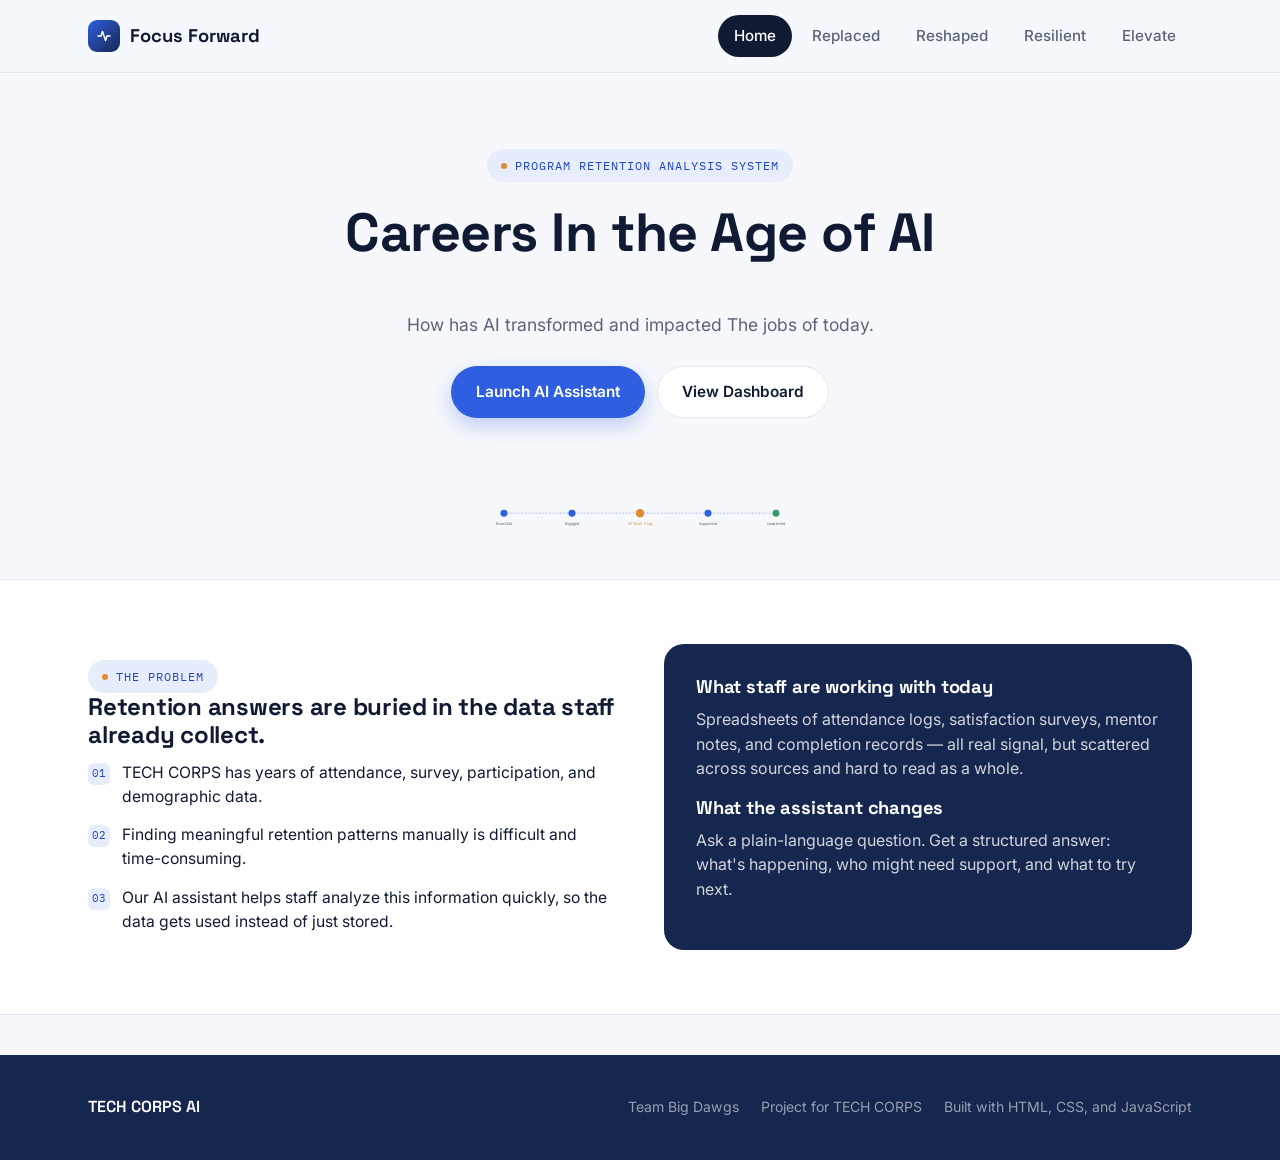
==== index.html @ db8f2175 "Add files via upload" ====
<!DOCTYPE html>
<html lang="en">
<head>
  <meta charset="UTF-8" />
  <meta name="viewport" content="width=device-width, initial-scale=1.0" />
  <title>TECH CORPS AI — Program Retention Analysis System</title>
  <meta name="description" content="AI-powered retention analysis for TECH CORPS staff, coordinators, and mentors." />
  <link rel="stylesheet" href="style.css" />
</head>
<body>

  <!-- ============================== NAVIGATION ============================== -->
  <header class="site-nav">
    <div class="container">
      <a href="index.html" class="nav-brand">
        <span class="brand-mark">
          <svg viewBox="0 0 24 24" fill="none" xmlns="http://www.w3.org/2000/svg">
            <path d="M4 12h4l2-6 4 12 2-6h4" stroke="white" stroke-width="2" stroke-linecap="round" stroke-linejoin="round"/>
          </svg>
        </span>
        Focus Forward
      </a>
      <nav>
        <ul class="nav-links">
          <li><a href="index.html">Home</a></li>
          <li><a href="chatbot.html">Replaced</a></li>
          <li><a href="dashboard.html">Reshaped</a></li>
          <li><a href="about.html">Resilient</a></li>
          <li><a href="elevate.html">Elevate</a></li>
        </ul>
      </nav>
      <button class="nav-toggle" aria-label="Toggle navigation" aria-expanded="false">
        <span></span>
      </button>
    </div>
  </header>

  <!-- ============================== HERO ============================== -->
  <section class="hero">
    <div class="container">
      <span class="eyebrow"><span class="dot"></span> Program Retention Analysis System</span>
      <h1>Careers In the Age of AI</h1>
      <p class="lede">How has AI transformed and impacted The jobs of today.</p>
      <div class="hero-actions">
        <a href="chatbot.html" class="btn btn-primary">Launch AI Assistant</a>
        <a href="dashboard.html" class="btn btn-secondary">View Dashboard</a>
      </div>

      <!-- Signature visual: a student's path through the program. This
           same "pathway" idea reappears as a quiet divider on the other
           pages, so the retention story threads through the whole site. -->
      <div class="pathway">
        <svg viewBox="0 0 860 130" xmlns="http://www.w3.org/2000/svg" role="img" aria-label="Student journey from enrollment to program completion, with an at-risk stage flagged">
          <line x1="40" y1="55" x2="820" y2="55" stroke="var(--color-line)" stroke-width="2"/>
          <line x1="40" y1="55" x2="820" y2="55" stroke="var(--color-blue)" stroke-width="2" stroke-dasharray="4 6" opacity="0.5"/>

          <g>
            <circle cx="40" cy="55" r="10" style="fill:var(--color-blue)"/>
            <text x="40" y="90" text-anchor="middle" style="font-family:var(--font-mono); font-size:12px; fill:var(--color-slate)">Enrolled</text>
          </g>
          <g>
            <circle cx="235" cy="55" r="10" style="fill:var(--color-blue)"/>
            <text x="235" y="90" text-anchor="middle" style="font-family:var(--font-mono); font-size:12px; fill:var(--color-slate)">Engaged</text>
          </g>
          <g>
            <circle cx="430" cy="55" r="12" style="fill:var(--color-amber)"/>
            <text x="430" y="90" text-anchor="middle" style="font-family:var(--font-mono); font-size:12px; fill:var(--color-amber)">At-Risk Flag</text>
          </g>
          <g>
            <circle cx="625" cy="55" r="10" style="fill:var(--color-blue)"/>
            <text x="625" y="90" text-anchor="middle" style="font-family:var(--font-mono); font-size:12px; fill:var(--color-slate)">Supported</text>
          </g>
          <g>
            <circle cx="820" cy="55" r="10" style="fill:var(--color-green)"/>
            <text x="820" y="90" text-anchor="middle" style="font-family:var(--font-mono); font-size:12px; fill:var(--color-slate)">Completed</text>
          </g>
        </svg>
      </div>
    </div>
  </section>

  <!-- ============================== PROBLEM ============================== -->
  <section class="problem">
    <div class="container problem-grid">
      <div>
        <span class="eyebrow"><span class="dot"></span> The Problem</span>
        <h2>Retention answers are buried in the data staff already collect.</h2>
        <ul class="problem-list">
          <li><span class="marker">01</span> TECH CORPS has years of attendance, survey, participation, and demographic data.</li>
          <li><span class="marker">02</span> Finding meaningful retention patterns manually is difficult and time-consuming.</li>
          <li><span class="marker">03</span> Our AI assistant helps staff analyze this information quickly, so the data gets used instead of just stored.</li>
        </ul>
      </div>
      <div class="problem-panel">
        <h3>What staff are working with today</h3>
        <p>Spreadsheets of attendance logs, satisfaction surveys, mentor notes, and completion records — all real signal, but scattered across sources and hard to read as a whole.</p>
        <h3>What the assistant changes</h3>
        <p>Ask a plain-language question. Get a structured answer: what's happening, who might need support, and what to try next.</p>
      </div>
    </div>
  </section>

  <!-- ============================== FEATURES ============================== -->
  

  <!-- ============================== FOOTER ============================== -->
  <footer class="site-footer">
    <div class="container footer-grid">
      <span class="footer-brand">TECH CORPS AI</span>
      <div class="footer-meta">
        <span>Team Big Dawgs</span>
        <span>Project for TECH CORPS</span>
        <span>Built with HTML, CSS, and JavaScript</span>
      </div>
    </div>
  </footer>

  <script src="script.js"></script>
</body>
</html>
---- style.css ----
/* ==========================================================================
   TECH CORPS AI — shared stylesheet
   Design tokens live at the top as CSS custom properties so every page
   (index, chatbot, dashboard, about) stays visually consistent.
   ========================================================================== */

   @import url('https://fonts.googleapis.com/css2?family=Space+Grotesk:wght@500;600;700&family=Inter:wght@400;500;600;700&family=IBM+Plex+Mono:wght@500;600&display=swap');

   :root {
     /* --- Color palette ---------------------------------------------------
        Deep navy + signal blue carry the "trustworthy software" read the
        brief asks for. A single warm amber is reserved ONLY for things that
        need a staff member's attention (an at-risk flag, a risk-factor tag)
        so the color itself becomes meaningful, not decorative. */
     --color-ink: #101b33;        /* headings, primary text */
     --color-navy: #16274f;       /* nav bar, footer, dark surfaces */
     --color-navy-soft: #22335e;
     --color-blue: #2f5fe0;       /* primary actions, links */
     --color-blue-dark: #2148c4;
     --color-blue-light: #e8edfc; /* tinted backgrounds */
     --color-amber: #dd8c31;      /* "needs attention" accent — used sparingly */
     --color-amber-light: #fbedd9;
     --color-green: #2f9e6b;      /* "on track" accent — used sparingly */
     --color-green-light: #e3f5ec;
     --color-paper: #f6f8fc;      /* page background */
     --color-white: #ffffff;
     --color-slate: #5b6478;      /* secondary text */
     --color-slate-light: #8992a6;
     --color-line: #e3e8f2;       /* hairlines, borders */
   
     /* --- Type -------------------------------------------------------------
        Space Grotesk gives headings a geometric, "product" edge without
        being the default serif/Inter combo. Inter carries body copy for
        legibility. Plex Mono is reserved for numbers/data so stats read as
        data, not decoration. */
     --font-display: 'Space Grotesk', 'Segoe UI', sans-serif;
     --font-body: 'Inter', 'Segoe UI', sans-serif;
     --font-mono: 'IBM Plex Mono', 'Courier New', monospace;
   
     /* --- Shape & elevation --- */
     --radius-lg: 20px;
     --radius-md: 14px;
     --radius-sm: 9px;
     --shadow-soft: 0 10px 30px rgba(16, 27, 51, 0.07), 0 2px 8px rgba(16, 27, 51, 0.05);
     --shadow-lift: 0 16px 40px rgba(16, 27, 51, 0.12), 0 4px 12px rgba(16, 27, 51, 0.06);
     --max-width: 1160px;
   }
   
   /* --------------------------------------------------------------------- */
   /* Reset & base                                                          */
   /* --------------------------------------------------------------------- */
   
   * {
     box-sizing: border-box;
   }
   
   html {
     scroll-behavior: smooth;
   }
   
   @media (prefers-reduced-motion: reduce) {
     html {
       scroll-behavior: auto;
     }
     * {
       animation-duration: 0.001ms !important;
       transition-duration: 0.001ms !important;
     }
   }
   
   body {
     margin: 0;
     font-family: var(--font-body);
     color: var(--color-ink);
     background: var(--color-paper);
     line-height: 1.55;
     -webkit-font-smoothing: antialiased;
   }
   
   h1, h2, h3, h4 {
     font-family: var(--font-display);
     color: var(--color-ink);
     margin: 0 0 0.5em 0;
     line-height: 1.15;
     letter-spacing: -0.01em;
   }
   
   p {
     margin: 0 0 1em 0;
     color: var(--color-slate);
   }
   
   a {
     color: var(--color-blue);
     text-decoration: none;
   }
   
   img, svg {
     max-width: 100%;
     display: block;
   }
   
   .container {
     max-width: var(--max-width);
     margin: 0 auto;
     padding: 0 28px;
   }
   
   :focus-visible {
     outline: 2px solid var(--color-blue);
     outline-offset: 3px;
     border-radius: 4px;
   }
   
   /* --------------------------------------------------------------------- */
   /* Navigation                                                             */
   /* --------------------------------------------------------------------- */
   
   .site-nav {
     position: sticky;
     top: 0;
     z-index: 100;
     background: rgba(246, 248, 252, 0.9);
     backdrop-filter: blur(10px);
     border-bottom: 1px solid var(--color-line);
   }
   
   .site-nav .container {
     display: flex;
     align-items: center;
     justify-content: space-between;
     height: 72px;
   }
   
   .nav-brand {
     display: flex;
     align-items: center;
     gap: 10px;
     font-family: var(--font-display);
     font-weight: 700;
     font-size: 1.15rem;
     color: var(--color-ink);
   }
   
   .nav-brand .brand-mark {
     width: 32px;
     height: 32px;
     border-radius: 9px;
     background: linear-gradient(135deg, var(--color-blue) 0%, var(--color-navy) 100%);
     display: grid;
     place-items: center;
     flex-shrink: 0;
   }
   
   .nav-brand .brand-mark svg {
     width: 18px;
     height: 18px;
   }
   
   .nav-links {
     display: flex;
     align-items: center;
     gap: 4px;
     list-style: none;
     margin: 0;
     padding: 0;
   }
   
   .nav-links a {
     display: inline-block;
     padding: 9px 16px;
     border-radius: 999px;
     color: var(--color-slate);
     font-weight: 500;
     font-size: 0.95rem;
     transition: background 0.2s ease, color 0.2s ease;
   }
   
   .nav-links a:hover {
     background: var(--color-blue-light);
     color: var(--color-blue-dark);
   }
   
   .nav-links a.active {
     background: var(--color-ink);
     color: var(--color-white);
   }
   
   .nav-toggle {
     display: none;
     background: none;
     border: 1px solid var(--color-line);
     border-radius: var(--radius-sm);
     width: 42px;
     height: 42px;
     cursor: pointer;
     align-items: center;
     justify-content: center;
   }
   
   .nav-toggle span,
   .nav-toggle span::before,
   .nav-toggle span::after {
     display: block;
     width: 18px;
     height: 2px;
     background: var(--color-ink);
     position: relative;
     transition: transform 0.2s ease;
   }
   
   .nav-toggle span::before,
   .nav-toggle span::after {
     content: "";
     position: absolute;
   }
   
   .nav-toggle span::before { top: -6px; }
   .nav-toggle span::after { top: 6px; }
   
   /* --------------------------------------------------------------------- */
   /* Buttons                                                                */
   /* --------------------------------------------------------------------- */
   
   .btn {
     display: inline-flex;
     align-items: center;
     justify-content: center;
     gap: 8px;
     padding: 13px 24px;
     border-radius: 999px;
     font-family: var(--font-body);
     font-weight: 600;
     font-size: 0.96rem;
     border: 1px solid transparent;
     cursor: pointer;
     transition: transform 0.15s ease, box-shadow 0.15s ease, background 0.15s ease;
     white-space: nowrap;
   }
   
   .btn:active {
     transform: translateY(1px);
   }
   
   .btn-primary {
     background: var(--color-blue);
     color: var(--color-white);
     box-shadow: 0 8px 20px rgba(47, 95, 224, 0.28);
   }
   
   .btn-primary:hover {
     background: var(--color-blue-dark);
     box-shadow: 0 10px 24px rgba(47, 95, 224, 0.36);
   }
   
   .btn-secondary {
     background: var(--color-white);
     color: var(--color-ink);
     border-color: var(--color-line);
   }
   
   .btn-secondary:hover {
     border-color: var(--color-blue);
     color: var(--color-blue-dark);
   }
   
   .btn-block {
     width: 100%;
   }
   
   /* --------------------------------------------------------------------- */
   /* Hero                                                                   */
   /* --------------------------------------------------------------------- */
   
   .hero {
     padding: 76px 0 40px;
   }
   
   .hero .container {
     display: grid;
     gap: 20px;
     max-width: 760px;
     text-align: center;
     margin: 0 auto;
   }
   
   .eyebrow {
     display: inline-flex;
     align-items: center;
     gap: 8px;
     justify-content: center;
     font-family: var(--font-mono);
     font-size: 0.78rem;
     letter-spacing: 0.08em;
     text-transform: uppercase;
     color: var(--color-blue-dark);
     background: var(--color-blue-light);
     border-radius: 999px;
     padding: 7px 14px;
     margin: 0 auto;
     width: fit-content;
   }
   
   .eyebrow .dot {
     width: 6px;
     height: 6px;
     border-radius: 50%;
     background: var(--color-amber);
   }
   
   .hero h1 {
     font-size: clamp(2.1rem, 4.2vw, 3.4rem);
   }
   
   .hero .lede {
     font-size: 1.1rem;
     max-width: 560px;
     margin: 0 auto;
   }
   
   .hero-actions {
     display: flex;
     gap: 12px;
     justify-content: center;
     flex-wrap: wrap;
     margin-top: 8px;
   }
   
   /* --- Pathway signature ---------------------------------------------------
      The recurring visual motif: a student's path through the program,
      rendered as a line of stage-nodes. It reappears (thinner, quieter) as a
      section divider on other pages so the "journey" idea threads through
      the whole product, not just the homepage. */
   
   .pathway {
     margin: 56px auto 0;
     max-width: 920px;
   }
   
   .pathway svg {
     width: 100%;
     height: auto;
   }
   
   .pathway-caption {
     display: flex;
     justify-content: space-between;
     max-width: 920px;
     margin: 10px auto 0;
     padding: 0 4px;
   }
   
   .pathway-caption span {
     font-family: var(--font-mono);
     font-size: 0.72rem;
     color: var(--color-slate-light);
     text-transform: uppercase;
     letter-spacing: 0.05em;
   }
   
   .pathway-divider {
     margin: 0 0 8px;
     opacity: 0.9;
   }
   
   /* --------------------------------------------------------------------- */
   /* Sections                                                               */
   /* --------------------------------------------------------------------- */
   
   section {
     padding: 64px 0;
   }
   
   .section-head {
     max-width: 620px;
     margin: 0 auto 40px;
     text-align: center;
   }
   
   .section-head .eyebrow {
     margin-bottom: 14px;
   }
   
   .section-head h2 {
     font-size: clamp(1.6rem, 3vw, 2.1rem);
   }
   
   /* Problem section */
   
   .problem {
     background: var(--color-white);
     border-top: 1px solid var(--color-line);
     border-bottom: 1px solid var(--color-line);
   }
   
   .problem-grid {
     display: grid;
     grid-template-columns: 1fr 1fr;
     gap: 48px;
     align-items: center;
   }
   
   .problem-list {
     list-style: none;
     margin: 0;
     padding: 0;
     display: grid;
     gap: 14px;
   }
   
   .problem-list li {
     display: flex;
     gap: 12px;
     align-items: flex-start;
     font-size: 0.98rem;
     color: var(--color-ink);
   }
   
   .problem-list .marker {
     flex-shrink: 0;
     width: 22px;
     height: 22px;
     border-radius: 6px;
     background: var(--color-blue-light);
     color: var(--color-blue-dark);
     display: grid;
     place-items: center;
     font-family: var(--font-mono);
     font-size: 0.7rem;
     margin-top: 2px;
   }
   
   .problem-panel {
     background: var(--color-navy);
     border-radius: var(--radius-lg);
     padding: 32px;
     color: var(--color-white);
   }
   
   .problem-panel p {
     color: rgba(255, 255, 255, 0.8);
   }
   
   .problem-panel h3 {
     color: var(--color-white);
     font-size: 1.15rem;
   }
   
   /* Feature cards */
   
   .feature-grid {
     display: grid;
     grid-template-columns: repeat(3, 1fr);
     gap: 22px;
   }
   
   .card {
     background: var(--color-white);
     border: 1px solid var(--color-line);
     border-radius: var(--radius-lg);
     padding: 28px;
     box-shadow: var(--shadow-soft);
     transition: transform 0.2s ease, box-shadow 0.2s ease;
   }
   
   .card:hover {
     transform: translateY(-4px);
     box-shadow: var(--shadow-lift);
   }
   
   .card-icon {
     width: 44px;
     height: 44px;
     border-radius: var(--radius-sm);
     background: var(--color-blue-light);
     display: grid;
     place-items: center;
     margin-bottom: 18px;
     color: var(--color-blue-dark);
   }
   
   .card-icon svg {
     width: 22px;
     height: 22px;
   }
   
   .card h3 {
     font-size: 1.08rem;
     margin-bottom: 8px;
   }
   
   .card p {
     font-size: 0.94rem;
     margin: 0;
   }
   
   /* CTA band */
   
   .cta-band {
     background: linear-gradient(135deg, var(--color-navy) 0%, var(--color-ink) 100%);
     border-radius: var(--radius-lg);
     padding: 46px;
     text-align: center;
     color: var(--color-white);
   }
   
   .cta-band h2 {
     color: var(--color-white);
   }
   
   .cta-band p {
     color: rgba(255, 255, 255, 0.75);
     max-width: 480px;
     margin: 0 auto 22px;
   }
   
   /* --------------------------------------------------------------------- */
   /* Footer                                                                 */
   /* --------------------------------------------------------------------- */
   
   .site-footer {
     background: var(--color-navy);
     color: rgba(255, 255, 255, 0.7);
     padding: 40px 0;
     margin-top: 40px;
   }
   
   .footer-grid {
     display: flex;
     justify-content: space-between;
     align-items: center;
     flex-wrap: wrap;
     gap: 16px;
   }
   
   .footer-brand {
     color: var(--color-white);
     font-family: var(--font-display);
     font-weight: 600;
   }
   
   .footer-meta {
     display: flex;
     gap: 22px;
     flex-wrap: wrap;
     font-size: 0.88rem;
   }
   
   .footer-meta span {
     color: rgba(255, 255, 255, 0.55);
   }
   
   /* --------------------------------------------------------------------- */
   /* Page header (used on chatbot / dashboard / about)                     */
   /* --------------------------------------------------------------------- */
   
   .page-header {
     padding: 48px 0 8px;
     text-align: center;
   }
   
   .page-header h1 {
     font-size: clamp(1.8rem, 3.4vw, 2.6rem);
   }
   
   .page-header .lede {
     max-width: 560px;
     margin: 0 auto;
   }
   
   /* --------------------------------------------------------------------- */
   /* Chatbot page                                                          */
   /* --------------------------------------------------------------------- */
   
   .chat-shell {
     max-width: 820px;
     margin: 0 auto 64px;
   }
   
   /* --- Data upload panel --- */
   
   .upload-panel {
     margin-bottom: 18px;
   }
   
   .upload-zone {
     background: var(--color-white);
     border: 1.5px dashed var(--color-line);
     border-radius: var(--radius-lg);
     padding: 26px;
     text-align: center;
     cursor: pointer;
     transition: border-color 0.2s ease, background 0.2s ease;
   }
   
   .upload-zone:hover,
   .upload-zone:focus-visible {
     border-color: var(--color-blue);
     background: var(--color-blue-light);
   }
   
   .upload-zone.drag-over {
     border-color: var(--color-blue);
     background: var(--color-blue-light);
   }
   
   .upload-icon {
     width: 26px;
     height: 26px;
     margin: 0 auto 10px;
     color: var(--color-blue);
   }
   
   .upload-title {
     font-weight: 600;
     color: var(--color-ink);
     margin: 0 0 4px;
     font-size: 0.96rem;
   }
   
   .upload-hint {
     font-size: 0.85rem;
     color: var(--color-slate);
     margin: 0;
     max-width: 440px;
     margin: 0 auto;
   }
   
   .upload-link {
     color: var(--color-blue-dark);
     font-weight: 600;
     text-decoration: underline;
   }
   
   .upload-status {
     display: flex;
     align-items: center;
     gap: 14px;
     background: var(--color-green-light);
     border: 1px solid rgba(47, 158, 107, 0.25);
     border-radius: var(--radius-lg);
     padding: 16px 20px;
   }
   
   .upload-status-icon {
     width: 22px;
     height: 22px;
     color: var(--color-green);
     flex-shrink: 0;
   }
   
   .upload-status-text {
     flex: 1;
   }
   
   .upload-filename {
     margin: 0;
     font-weight: 600;
     color: var(--color-ink);
     font-size: 0.92rem;
   }
   
   .upload-meta {
     margin: 2px 0 0;
     font-size: 0.82rem;
     color: var(--color-slate);
   }
   
   .upload-remove {
     background: none;
     border: 1px solid var(--color-line);
     border-radius: 999px;
     padding: 7px 14px;
     font-size: 0.82rem;
     font-weight: 600;
     color: var(--color-ink);
     cursor: pointer;
     flex-shrink: 0;
     transition: border-color 0.2s ease, color 0.2s ease;
   }
   
   .upload-remove:hover {
     border-color: var(--color-amber);
     color: var(--color-amber);
   }
   
   .upload-error {
     background: var(--color-amber-light);
     color: var(--color-amber);
     border-radius: var(--radius-sm);
     padding: 10px 14px;
     font-size: 0.85rem;
     margin: 10px 0 0;
   }
   
   .chat-window {
     background: var(--color-white);
     border: 1px solid var(--color-line);
     border-radius: var(--radius-lg);
     box-shadow: var(--shadow-soft);
     display: flex;
     flex-direction: column;
     height: 60vh;
     min-height: 420px;
     overflow: hidden;
   }
   
   .chat-log {
     flex: 1;
     overflow-y: auto;
     padding: 24px;
     display: flex;
     flex-direction: column;
     gap: 16px;
   }
   
   .msg {
     display: flex;
     gap: 12px;
     max-width: 82%;
     animation: msg-in 0.25s ease;
   }
   
   @keyframes msg-in {
     from { opacity: 0; transform: translateY(6px); }
     to { opacity: 1; transform: translateY(0); }
   }
   
   .msg-avatar {
     flex-shrink: 0;
     width: 32px;
     height: 32px;
     border-radius: 9px;
     display: grid;
     place-items: center;
     font-family: var(--font-mono);
     font-size: 0.7rem;
     font-weight: 600;
     color: var(--color-white);
   }
   
   .msg-ai .msg-avatar {
     background: linear-gradient(135deg, var(--color-blue) 0%, var(--color-navy) 100%);
   }
   
   .msg-user .msg-avatar {
     background: var(--color-slate-light);
   }
   
   .msg-bubble {
     padding: 14px 18px;
     border-radius: var(--radius-md);
     font-size: 0.95rem;
     line-height: 1.6;
   }
   
   .msg-bubble p:last-child {
     margin-bottom: 0;
   }
   
   .msg-ai {
     align-self: flex-start;
   }
   
   .msg-ai .msg-bubble {
     background: var(--color-blue-light);
     color: var(--color-ink);
     border-top-left-radius: 4px;
   }
   
   .msg-user {
     align-self: flex-end;
     flex-direction: row-reverse;
   }
   
   .msg-user .msg-bubble {
     background: var(--color-ink);
     color: var(--color-white);
     border-top-right-radius: 4px;
   }
   
   .msg-bubble h4 {
     font-size: 0.82rem;
     text-transform: uppercase;
     letter-spacing: 0.04em;
     font-family: var(--font-mono);
     margin: 12px 0 4px;
     color: var(--color-blue-dark);
   }
   
   .msg-ai .msg-bubble h4:first-child {
     margin-top: 0;
   }
   
   .msg-bubble ul {
     margin: 4px 0 8px;
     padding-left: 18px;
   }
   
   .typing-dots {
     display: inline-flex;
     gap: 4px;
     padding: 6px 2px;
   }
   
   .typing-dots span {
     width: 6px;
     height: 6px;
     border-radius: 50%;
     background: var(--color-slate-light);
     animation: typing 1.1s infinite ease-in-out;
   }
   
   .typing-dots span:nth-child(2) { animation-delay: 0.15s; }
   .typing-dots span:nth-child(3) { animation-delay: 0.3s; }
   
   @keyframes typing {
     0%, 60%, 100% { transform: translateY(0); opacity: 0.5; }
     30% { transform: translateY(-4px); opacity: 1; }
   }
   
   .chat-input-row {
     border-top: 1px solid var(--color-line);
     padding: 16px;
     display: flex;
     gap: 10px;
     background: var(--color-white);
   }
   
   .chat-input-row input {
     flex: 1;
     border: 1px solid var(--color-line);
     border-radius: 999px;
     padding: 13px 18px;
     font-family: var(--font-body);
     font-size: 0.95rem;
     background: var(--color-paper);
     color: var(--color-ink);
   }
   
   .chat-input-row input:focus {
     outline: none;
     border-color: var(--color-blue);
     background: var(--color-white);
   }
   
   .chat-input-row button {
     width: 46px;
     height: 46px;
     border-radius: 50%;
     border: none;
     background: var(--color-blue);
     color: var(--color-white);
     display: grid;
     place-items: center;
     cursor: pointer;
     flex-shrink: 0;
     transition: background 0.2s ease;
   }
   
   .chat-input-row button:hover {
     background: var(--color-blue-dark);
   }
   
   .chat-input-row button svg {
     width: 18px;
     height: 18px;
   }
   
   .suggested-prompts {
     margin-top: 18px;
     display: flex;
     flex-wrap: wrap;
     gap: 10px;
     justify-content: center;
   }
   
   .prompt-chip {
     background: var(--color-white);
     border: 1px solid var(--color-line);
     border-radius: 999px;
     padding: 10px 16px;
     font-size: 0.86rem;
     color: var(--color-ink);
     cursor: pointer;
     transition: border-color 0.2s ease, color 0.2s ease, transform 0.15s ease;
   }
   
   .prompt-chip:hover {
     border-color: var(--color-blue);
     color: var(--color-blue-dark);
     transform: translateY(-2px);
   }
   
   .chat-disclaimer {
     text-align: center;
     font-size: 0.8rem;
     color: var(--color-slate-light);
     margin-top: 14px;
   }
   
   /* --------------------------------------------------------------------- */
   /* Dashboard page                                                        */
   /* --------------------------------------------------------------------- */
   
   .stat-grid {
     display: grid;
     grid-template-columns: repeat(4, 1fr);
     gap: 20px;
     margin-bottom: 36px;
   }
   
   .stat-card {
     background: var(--color-white);
     border: 1px solid var(--color-line);
     border-radius: var(--radius-lg);
     padding: 24px;
     box-shadow: var(--shadow-soft);
   }
   
   .stat-card .stat-label {
     font-family: var(--font-mono);
     font-size: 0.74rem;
     text-transform: uppercase;
     letter-spacing: 0.05em;
     color: var(--color-slate-light);
     margin-bottom: 10px;
   }
   
   .stat-card .stat-value {
     font-family: var(--font-mono);
     font-size: 2rem;
     font-weight: 600;
     color: var(--color-ink);
   }
   
   .stat-card .stat-trend {
     margin-top: 8px;
     font-size: 0.82rem;
     font-weight: 600;
     display: inline-flex;
     align-items: center;
     gap: 4px;
   }
   
   .stat-trend.up { color: var(--color-green); }
   .stat-trend.down { color: var(--color-amber); }
   
   .dash-grid {
     display: grid;
     grid-template-columns: 1.4fr 1fr;
     gap: 24px;
     align-items: start;
   }
   
   .panel {
     background: var(--color-white);
     border: 1px solid var(--color-line);
     border-radius: var(--radius-lg);
     padding: 28px;
     box-shadow: var(--shadow-soft);
     margin-bottom: 24px;
   }
   
   .panel h3 {
     font-size: 1.05rem;
     margin-bottom: 4px;
   }
   
   .panel .panel-sub {
     font-size: 0.88rem;
     color: var(--color-slate);
     margin-bottom: 20px;
   }
   
   .insight-list {
     list-style: none;
     margin: 0;
     padding: 0;
     display: grid;
     gap: 14px;
   }
   
   .insight-item {
     display: flex;
     gap: 14px;
     padding: 14px;
     border-radius: var(--radius-md);
     background: var(--color-paper);
     border: 1px solid var(--color-line);
   }
   
   .insight-tag {
     flex-shrink: 0;
     font-family: var(--font-mono);
     font-size: 0.68rem;
     text-transform: uppercase;
     letter-spacing: 0.04em;
     padding: 4px 9px;
     border-radius: 999px;
     height: fit-content;
     white-space: nowrap;
   }
   
   .insight-tag.positive {
     background: var(--color-green-light);
     color: var(--color-green);
   }
   
   .insight-tag.attention {
     background: var(--color-amber-light);
     color: var(--color-amber);
   }
   
   .insight-text {
     font-size: 0.92rem;
     color: var(--color-ink);
   }
   
   .recommend-list {
     list-style: none;
     margin: 0;
     padding: 0;
     display: grid;
     gap: 12px;
   }
   
   .recommend-list li {
     display: flex;
     gap: 10px;
     font-size: 0.92rem;
     color: var(--color-ink);
     align-items: flex-start;
   }
   
   .recommend-list li svg {
     flex-shrink: 0;
     width: 18px;
     height: 18px;
     margin-top: 2px;
     color: var(--color-blue);
   }
   
   /* --------------------------------------------------------------------- */
   /* About page                                                            */
   /* --------------------------------------------------------------------- */
   
   .about-block {
     max-width: 760px;
     margin: 0 auto 48px;
   }
   
   .about-block h2 {
     font-size: 1.4rem;
   }
   
   .tech-list {
     display: flex;
     flex-wrap: wrap;
     gap: 10px;
     list-style: none;
     padding: 0;
     margin: 0;
   }
   
   .tech-list li {
     background: var(--color-white);
     border: 1px solid var(--color-line);
     border-radius: 999px;
     padding: 9px 16px;
     font-size: 0.88rem;
     color: var(--color-ink);
     display: flex;
     align-items: center;
     gap: 8px;
   }
   
   .tech-list li .planned {
     font-family: var(--font-mono);
     font-size: 0.66rem;
     text-transform: uppercase;
     color: var(--color-amber);
     background: var(--color-amber-light);
     padding: 2px 7px;
     border-radius: 999px;
   }
   
   .team-card {
     background: var(--color-white);
     border: 1px solid var(--color-line);
     border-radius: var(--radius-lg);
     padding: 28px;
     box-shadow: var(--shadow-soft);
   }
   
   .down{
    margin-bottom: 100px;
   }
   /* --------------------------------------------------------------------- */
   /* Responsive                                                             */
   /* --------------------------------------------------------------------- */
   
   @media (max-width: 860px) {
     .feature-grid { grid-template-columns: 1fr; }
     .problem-grid { grid-template-columns: 1fr; }
     .dash-grid { grid-template-columns: 1fr; }
     .stat-grid { grid-template-columns: 1fr 1fr; }
   }
   
   @media (max-width: 680px) {
     .nav-links {
       position: absolute;
       top: 72px;
       left: 0;
       right: 0;
       background: var(--color-white);
       border-bottom: 1px solid var(--color-line);
       flex-direction: column;
       align-items: stretch;
       padding: 10px 20px 18px;
       display: none;
       gap: 2px;
     }
   
     .nav-links.open {
       display: flex;
     }
   
     .nav-links a {
       padding: 12px 14px;
     }
   
     .nav-toggle {
       display: inline-flex;
     }
   
     .stat-grid { grid-template-columns: 1fr; }
     .footer-grid { flex-direction: column; align-items: flex-start; }
     .cta-band { padding: 32px 22px; }
   }
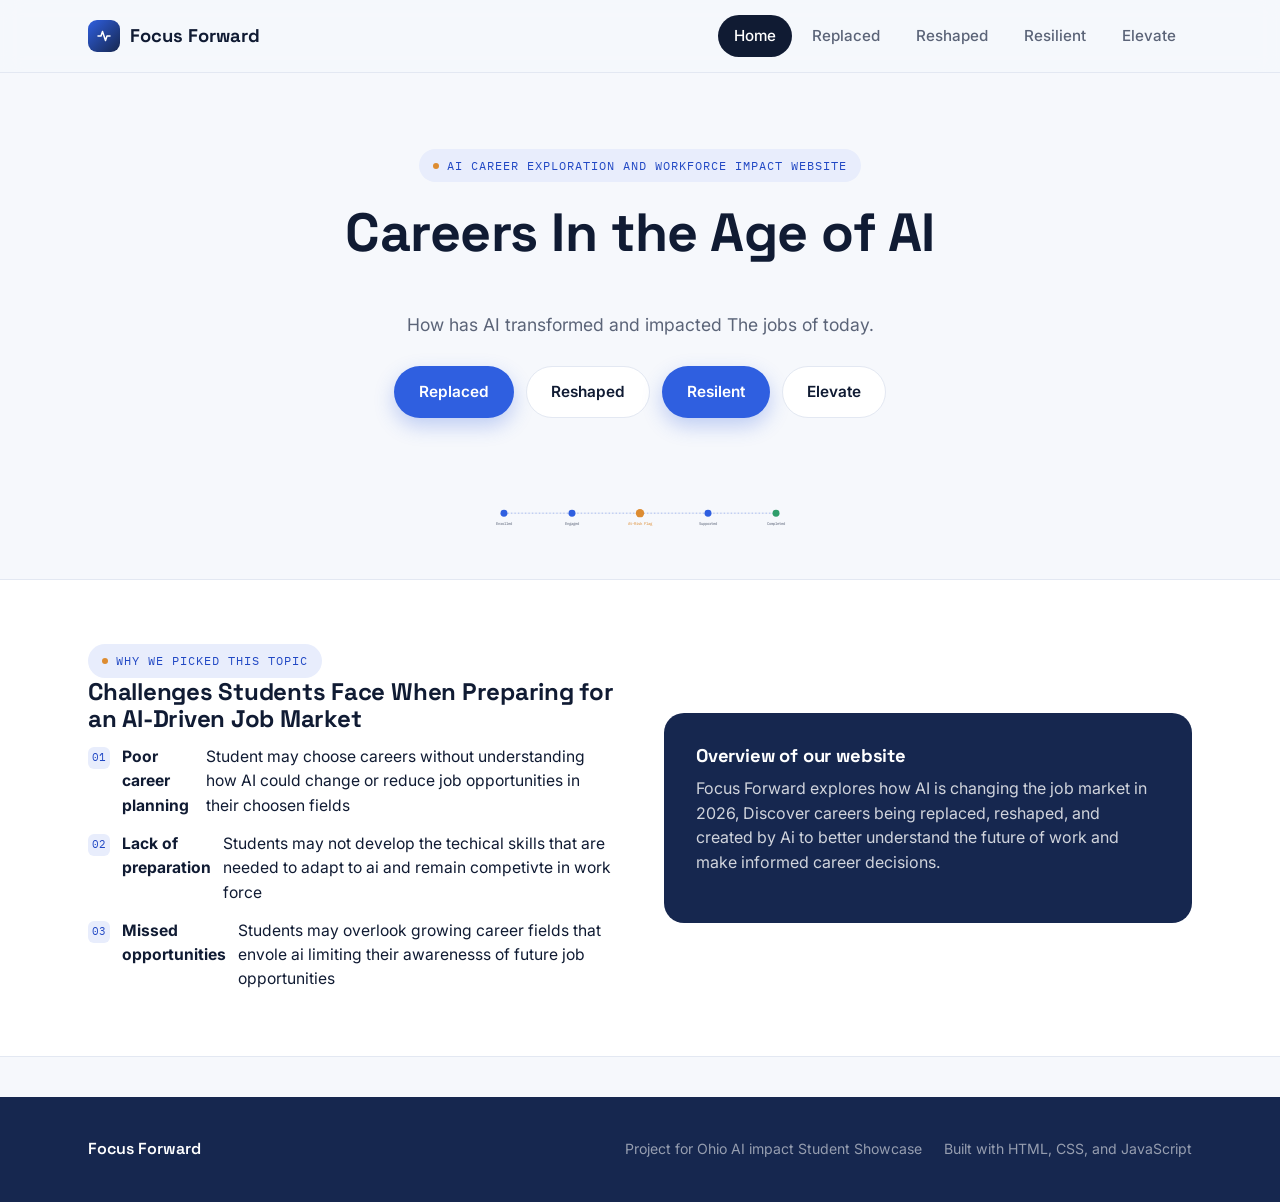
==== commit e698eae3: "Update index.html" ====
--- a/index.html
+++ b/index.html
@@ -3,7 +3,7 @@
 <head>
   <meta charset="UTF-8" />
   <meta name="viewport" content="width=device-width, initial-scale=1.0" />
-  <title>TECH CORPS AI — Program Retention Analysis System</title>
+  <title>Focus Forward!</title>
   <meta name="description" content="AI-powered retention analysis for TECH CORPS staff, coordinators, and mentors." />
   <link rel="stylesheet" href="style.css" />
 </head>
@@ -38,12 +38,14 @@
   <!-- ============================== HERO ============================== -->
   <section class="hero">
     <div class="container">
-      <span class="eyebrow"><span class="dot"></span> Program Retention Analysis System</span>
+      <span class="eyebrow"><span class="dot"></span> Ai Career Exploration and Workforce Impact Website </span>
       <h1>Careers In the Age of AI</h1>
       <p class="lede">How has AI transformed and impacted The jobs of today.</p>
       <div class="hero-actions">
-        <a href="chatbot.html" class="btn btn-primary">Launch AI Assistant</a>
-        <a href="dashboard.html" class="btn btn-secondary">View Dashboard</a>
+        <a href="chatbot.html" class="btn btn-primary">Replaced</a>
+        <a href="dashboard.html" class="btn btn-secondary">Reshaped</a>
+        <a href="about.html" class="btn btn-primary">Resilent</a>
+        <a href="elevate.html" class="btn btn-secondary">Elevate</a>
       </div>
 
       <!-- Signature visual: a student's path through the program. This
@@ -83,19 +85,18 @@
   <section class="problem">
     <div class="container problem-grid">
       <div>
-        <span class="eyebrow"><span class="dot"></span> The Problem</span>
-        <h2>Retention answers are buried in the data staff already collect.</h2>
+        <span class="eyebrow"><span class="dot"></span>Why we picked this Topic</span>
+        <h2> Challenges Students Face When Preparing for an AI-Driven Job Market </h2>
         <ul class="problem-list">
-          <li><span class="marker">01</span> TECH CORPS has years of attendance, survey, participation, and demographic data.</li>
-          <li><span class="marker">02</span> Finding meaningful retention patterns manually is difficult and time-consuming.</li>
-          <li><span class="marker">03</span> Our AI assistant helps staff analyze this information quickly, so the data gets used instead of just stored.</li>
+          <li><span class="marker">01</span> <strong>Poor career planning </strong>  Student may choose careers without understanding how AI could change or reduce job opportunities in their choosen fields</li>
+          <li><span class="marker">02</span><strong> Lack of preparation  </strong>Students may not develop the techical skills that are needed to adapt to ai and remain competivte in work force</li>
+          <li><span class="marker">03</span> <strong> Missed opportunities </strong> Students may overlook growing career fields that envole ai limiting their awarenesss of future job opportunities </li>
         </ul>
       </div>
       <div class="problem-panel">
-        <h3>What staff are working with today</h3>
-        <p>Spreadsheets of attendance logs, satisfaction surveys, mentor notes, and completion records — all real signal, but scattered across sources and hard to read as a whole.</p>
-        <h3>What the assistant changes</h3>
-        <p>Ask a plain-language question. Get a structured answer: what's happening, who might need support, and what to try next.</p>
+        <h3>Overview of our website</h3>
+        <p> Focus Forward explores how AI is changing the job market in 2026, Discover careers being replaced, reshaped, and created by Ai to better understand the future of work and make informed career decisions.</p>
+    
       </div>
     </div>
   </section>
@@ -106,10 +107,10 @@
   <!-- ============================== FOOTER ============================== -->
   <footer class="site-footer">
     <div class="container footer-grid">
-      <span class="footer-brand">TECH CORPS AI</span>
+      <span class="footer-brand">Focus Forward</span>
       <div class="footer-meta">
-        <span>Team Big Dawgs</span>
-        <span>Project for TECH CORPS</span>
+
+        <span>Project for Ohio AI impact Student Showcase</span>
         <span>Built with HTML, CSS, and JavaScript</span>
       </div>
     </div>
@@ -117,4 +118,4 @@
 
   <script src="script.js"></script>
 </body>
-</html>+</html>
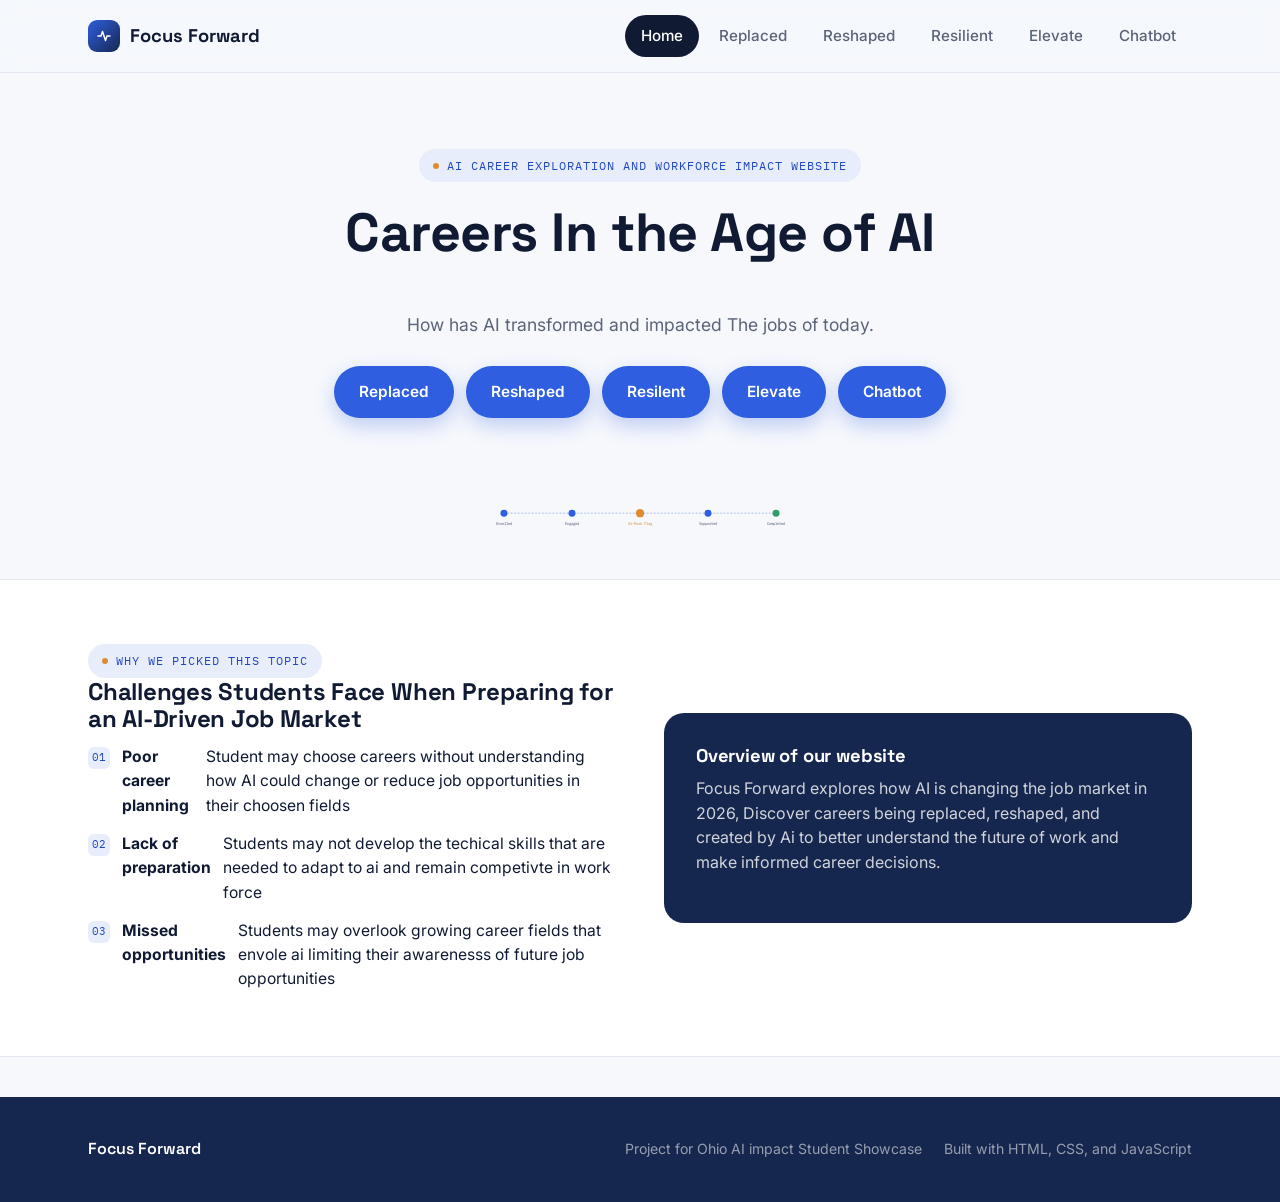
==== commit 31bc4821: "Update index.html" ====
--- a/index.html
+++ b/index.html
@@ -23,10 +23,11 @@
       <nav>
         <ul class="nav-links">
           <li><a href="index.html">Home</a></li>
-          <li><a href="chatbot.html">Replaced</a></li>
+          <li><a href="Replaced.html">Replaced</a></li>
           <li><a href="dashboard.html">Reshaped</a></li>
           <li><a href="about.html">Resilient</a></li>
           <li><a href="elevate.html">Elevate</a></li>
+          <li><a href="chatbot.html">Chatbot</a></li>
         </ul>
       </nav>
       <button class="nav-toggle" aria-label="Toggle navigation" aria-expanded="false">
@@ -42,10 +43,11 @@
       <h1>Careers In the Age of AI</h1>
       <p class="lede">How has AI transformed and impacted The jobs of today.</p>
       <div class="hero-actions">
-        <a href="chatbot.html" class="btn btn-primary">Replaced</a>
-        <a href="dashboard.html" class="btn btn-secondary">Reshaped</a>
+        <a href="Replaced.html" class="btn btn-primary">Replaced</a>
+        <a href="dashboard.html" class="btn btn-primary">Reshaped</a>
         <a href="about.html" class="btn btn-primary">Resilent</a>
-        <a href="elevate.html" class="btn btn-secondary">Elevate</a>
+        <a href="elevate.html" class="btn btn-primary">Elevate</a>
+        <a href="chatbot.html" class="btn btn-primary">Chatbot</a>
       </div>
 
       <!-- Signature visual: a student's path through the program. This
